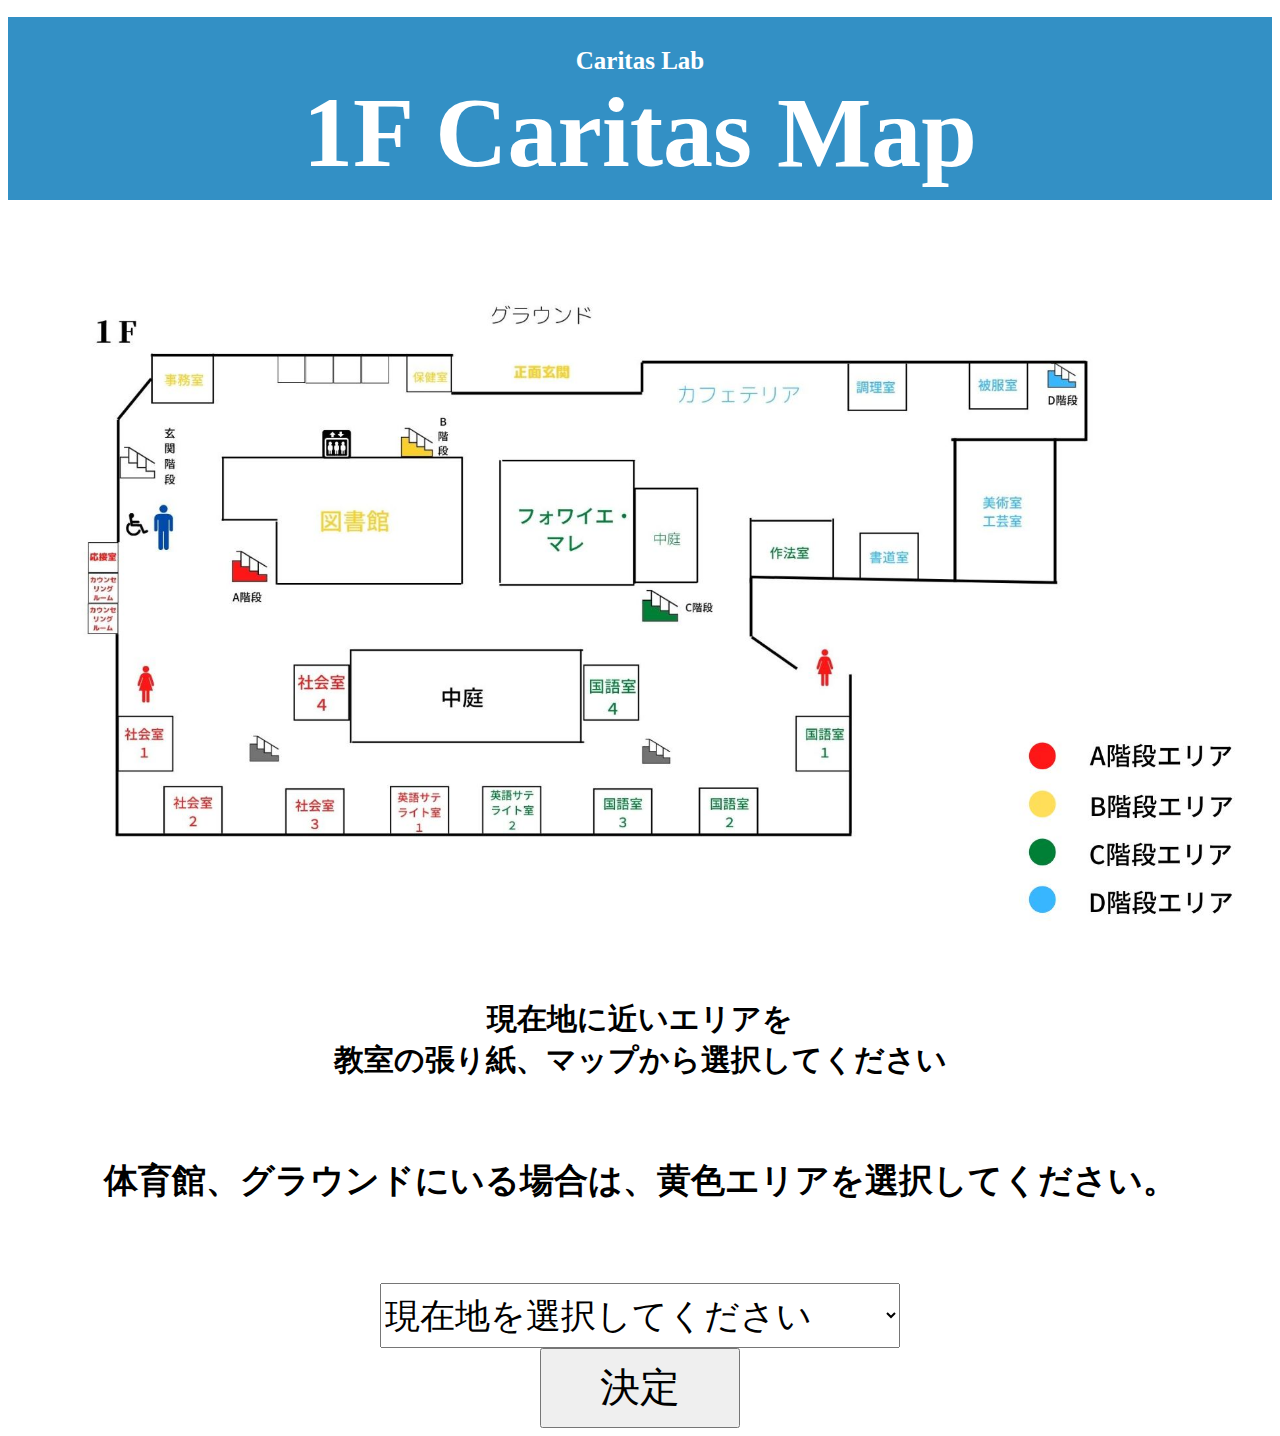
==== index.html @ 1779cae9 "Add files via upload" ====
<!DOCTYPE html>
<html>

<head>
<title>Caritas map</title>
<meta charset="UTF-8">
<link rel="stylesheet" href="style.css">
<script type="text/javascript" src="script1.js"></script>
</head>

<body>
<h1>Caritas Lab<br><span>1F Caritas Map</span></h1>
<br><br>
<img src="1Fmap.jpg" style="width:100%;">
<br><br>

</h2>


<div class="select">
    <form name="frmMain">

<p>現在地に近いエリアを<br>教室の張り紙、マップから選択してください</p>
<h6>体育館、グラウンドにいる場合は、黄色エリアを選択してください。</h6>

    <select name="sct1" id="style1" >
        <option value="" hidden>現在地を選択してください</option>
        <option value="1">A階段エリア（赤）</option>
        <option value="2">B階段エリア（黄色）</option>
        <option value="3">C階段エリア（緑）</option>
        <option value="4">D階段エリア（水色）</option>
        <option value="5">その他</option>
    </select>
    </form>

<input type="button" name="btnSubmit"
value="決定" onclick="mySubmit();" id="in">

</div>



</form>

<script>

function mySubmit(){
    var val1 = document.frmMain.sct1.value;
    var myURL;



    switch(val1){

    case "1":
    myURL = "1-A.html"
    break;
    


    case "2":
    myURL = "1-B.html"
    break;


    case "3":
    myURL = "1-C.html"
    break;


    case "4":
    myURL = "1-D.html"
    break;


    case "":
    myURL = "1-reigai.html"
    break;



    }
    
    location.href = myURL;
    return 0;
    }


</script>


</body>
</html>
---- style.css ----
h1{
    text-align:center;
    font-size:25px;
    color:rgb(255, 255, 255);
    margin-bottom: 0;
    padding: 30px 4% 10px;
    background-color:rgb(51, 144, 197);
    
}




    

h1 span{
    font-size:100px
    
    
}


p{
    text-align: center;
    font-size:30px;
    font-weight:bold;
   
}

h6{
    
}


.select{
    text-align:center;
    font-size:50px;
}

#style1{
    width:520px;
    height:65px;
    font-size:35px;

}

#style2{
    width:520px;
    height:65px;
    font-size:35px;

}

#in{
    width:200px;
    height:80px;
    font-size:40px;

}
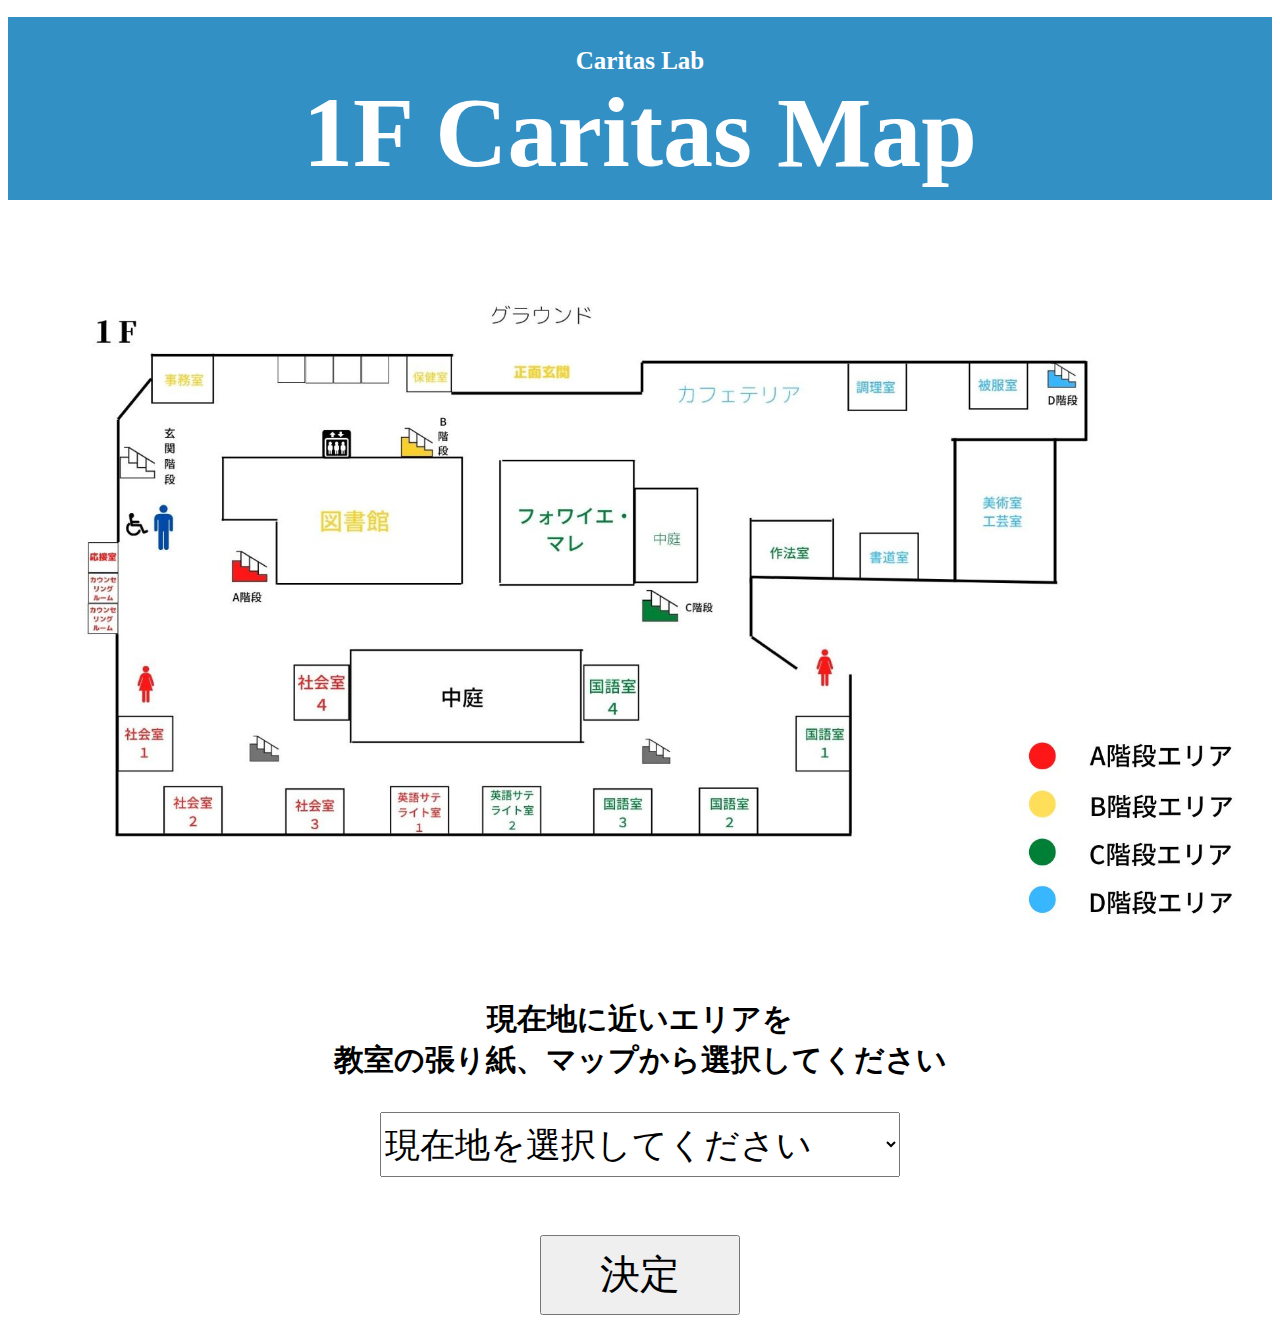
==== commit 0cd708f2: "Add files via upload" ====
--- a/index.html
+++ b/index.html
@@ -21,7 +21,6 @@
     <form name="frmMain">
 
 <p>現在地に近いエリアを<br>教室の張り紙、マップから選択してください</p>
-<h6>体育館、グラウンドにいる場合は、黄色エリアを選択してください。</h6>
 
     <select name="sct1" id="style1" >
         <option value="" hidden>現在地を選択してください</option>
@@ -29,9 +28,11 @@
         <option value="2">B階段エリア（黄色）</option>
         <option value="3">C階段エリア（緑）</option>
         <option value="4">D階段エリア（水色）</option>
-        <option value="5">その他</option>
+       
     </select>
     </form>
+
+    <br>
 
 <input type="button" name="btnSubmit"
 value="決定" onclick="mySubmit();" id="in">
@@ -73,9 +74,7 @@
     break;
 
 
-    case "":
-    myURL = "1-reigai.html"
-    break;
+  
 
 
 
